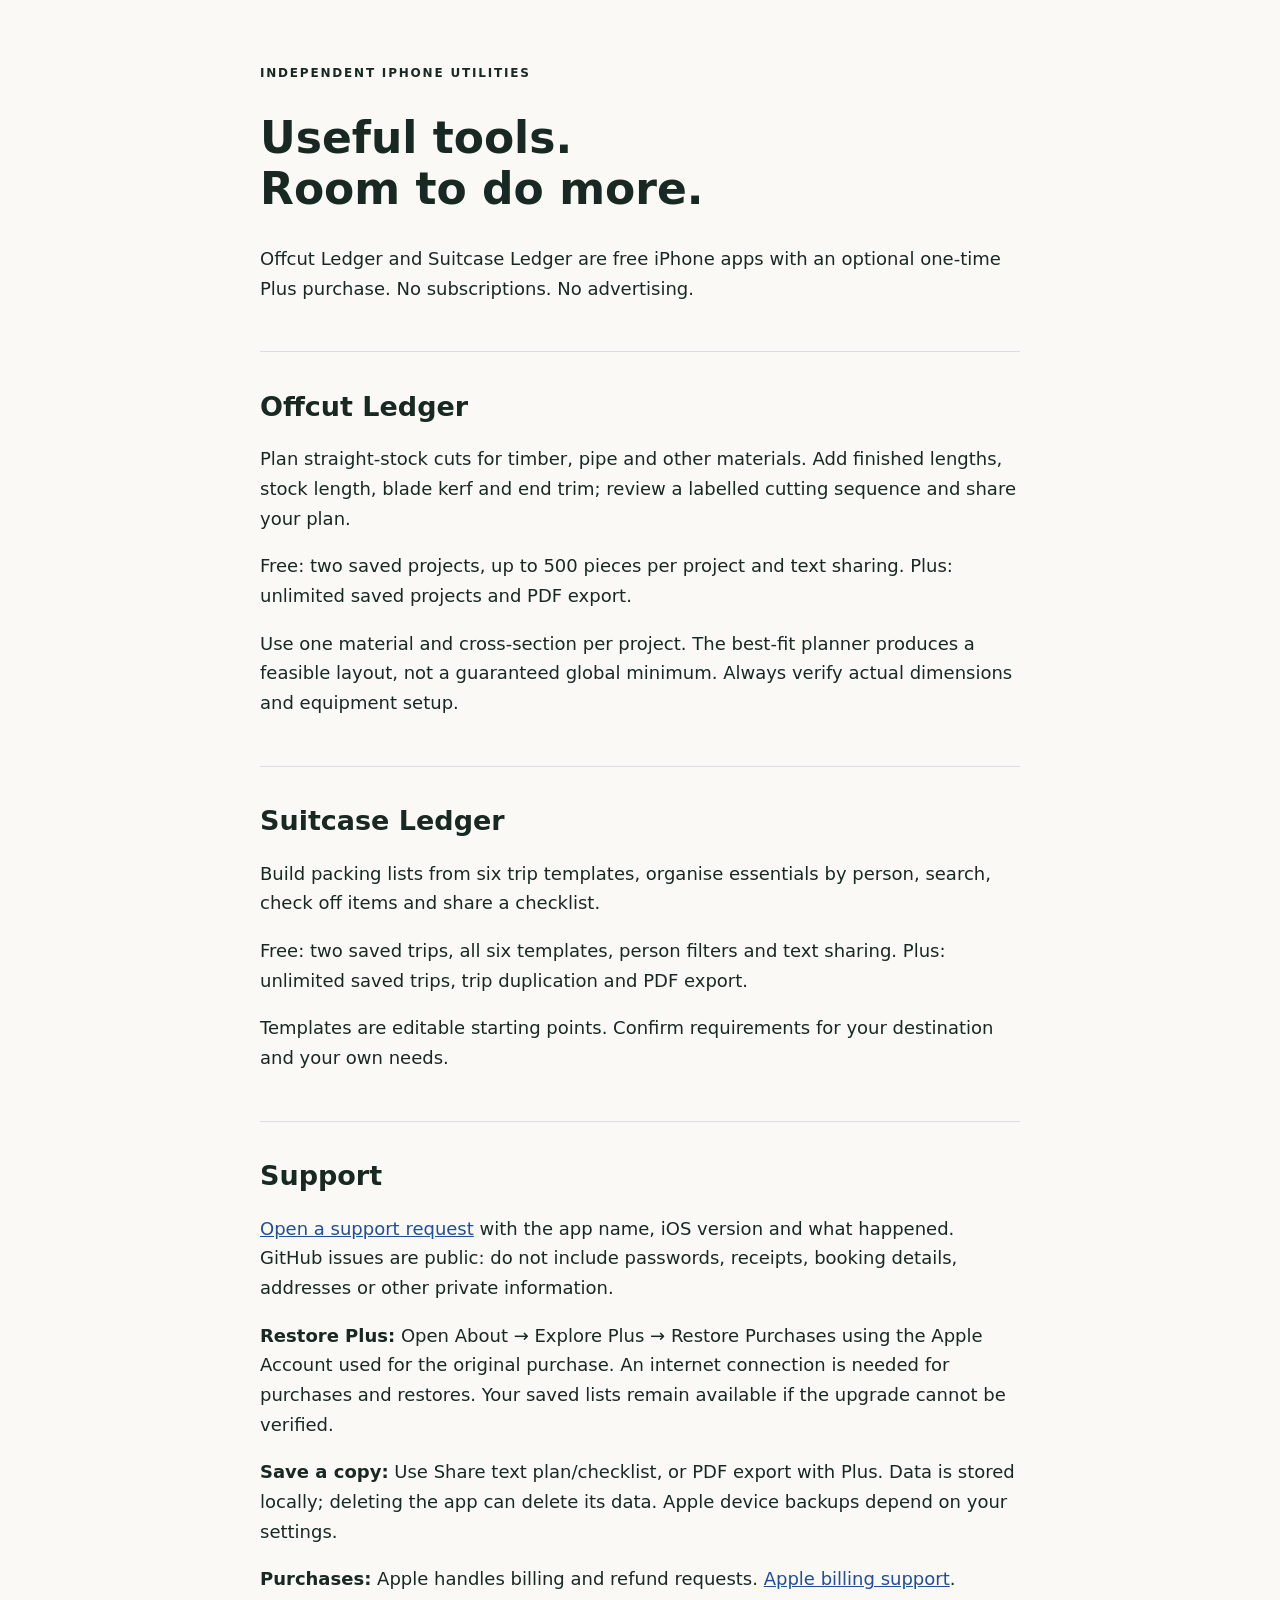
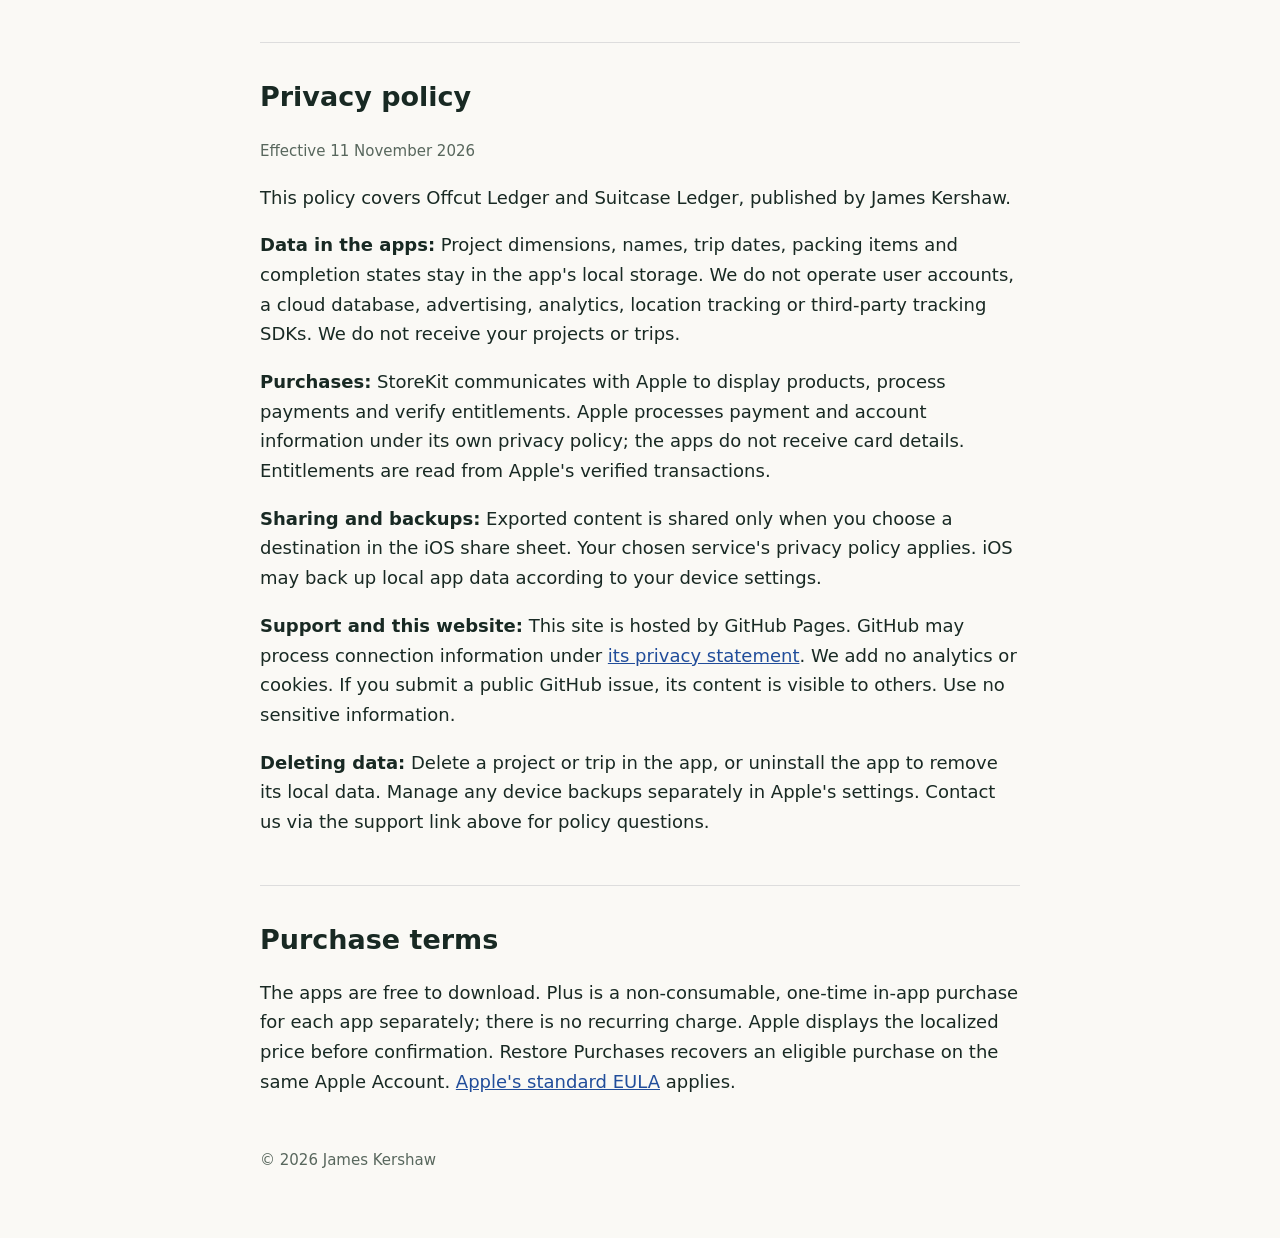
==== index.html @ 65fc7cf4 "Publish app support and privacy policies" ====
<!doctype html><html lang="en"><meta charset="utf-8"><meta name="viewport" content="width=device-width, initial-scale=1"><title>Ledger Apps — Support & Privacy</title><style>body{font:18px/1.65 system-ui,sans-serif;color:#182923;background:#faf9f5;max-width:760px;margin:64px auto;padding:0 24px}h1,h2{line-height:1.15}h1{font-size:44px}a{color:#214d9a}section{margin:48px 0;padding-top:16px;border-top:1px solid #ddd}small{color:#58675d}.tag{letter-spacing:.15em;font-size:12px;font-weight:700}</style><p class="tag">INDEPENDENT IPHONE UTILITIES</p><h1>Useful tools.<br>Room to do more.</h1><p>Offcut Ledger and Suitcase Ledger are free iPhone apps with an optional one-time Plus purchase. No subscriptions. No advertising.</p><section id="offcut"><h2>Offcut Ledger</h2><p>Plan straight-stock cuts for timber, pipe and other materials. Add finished lengths, stock length, blade kerf and end trim; review a labelled cutting sequence and share your plan.</p><p>Free: two saved projects, up to 500 pieces per project and text sharing. Plus: unlimited saved projects and PDF export.</p><p>Use one material and cross-section per project. The best-fit planner produces a feasible layout, not a guaranteed global minimum. Always verify actual dimensions and equipment setup.</p></section><section id="suitcase"><h2>Suitcase Ledger</h2><p>Build packing lists from six trip templates, organise essentials by person, search, check off items and share a checklist.</p><p>Free: two saved trips, all six templates, person filters and text sharing. Plus: unlimited saved trips, trip duplication and PDF export.</p><p>Templates are editable starting points. Confirm requirements for your destination and your own needs.</p></section><section id="support"><h2>Support</h2><p><a href="https://github.com/jk-207/ledger-app-support/issues/new">Open a support request</a> with the app name, iOS version and what happened. GitHub issues are public: do not include passwords, receipts, booking details, addresses or other private information.</p><p><strong>Restore Plus:</strong> Open About → Explore Plus → Restore Purchases using the Apple Account used for the original purchase. An internet connection is needed for purchases and restores. Your saved lists remain available if the upgrade cannot be verified.</p><p><strong>Save a copy:</strong> Use Share text plan/checklist, or PDF export with Plus. Data is stored locally; deleting the app can delete its data. Apple device backups depend on your settings.</p><p><strong>Purchases:</strong> Apple handles billing and refund requests. <a href="https://support.apple.com/billing">Apple billing support</a>.</p></section><section id="privacy"><h2>Privacy policy</h2><p><small>Effective 11 November 2026</small></p><p>This policy covers Offcut Ledger and Suitcase Ledger, published by James Kershaw.</p><p><strong>Data in the apps:</strong> Project dimensions, names, trip dates, packing items and completion states stay in the app's local storage. We do not operate user accounts, a cloud database, advertising, analytics, location tracking or third-party tracking SDKs. We do not receive your projects or trips.</p><p><strong>Purchases:</strong> StoreKit communicates with Apple to display products, process payments and verify entitlements. Apple processes payment and account information under its own privacy policy; the apps do not receive card details. Entitlements are read from Apple's verified transactions.</p><p><strong>Sharing and backups:</strong> Exported content is shared only when you choose a destination in the iOS share sheet. Your chosen service's privacy policy applies. iOS may back up local app data according to your device settings.</p><p><strong>Support and this website:</strong> This site is hosted by GitHub Pages. GitHub may process connection information under <a href="https://docs.github.com/en/site-policy/privacy-policies/github-general-privacy-statement">its privacy statement</a>. We add no analytics or cookies. If you submit a public GitHub issue, its content is visible to others. Use no sensitive information.</p><p><strong>Deleting data:</strong> Delete a project or trip in the app, or uninstall the app to remove its local data. Manage any device backups separately in Apple's settings. Contact us via the support link above for policy questions.</p></section><section><h2>Purchase terms</h2><p>The apps are free to download. Plus is a non-consumable, one-time in-app purchase for each app separately; there is no recurring charge. Apple displays the localized price before confirmation. Restore Purchases recovers an eligible purchase on the same Apple Account. <a href="https://www.apple.com/legal/internet-services/itunes/dev/stdeula/">Apple's standard EULA</a> applies.</p></section><small>© 2026 James Kershaw</small></html>
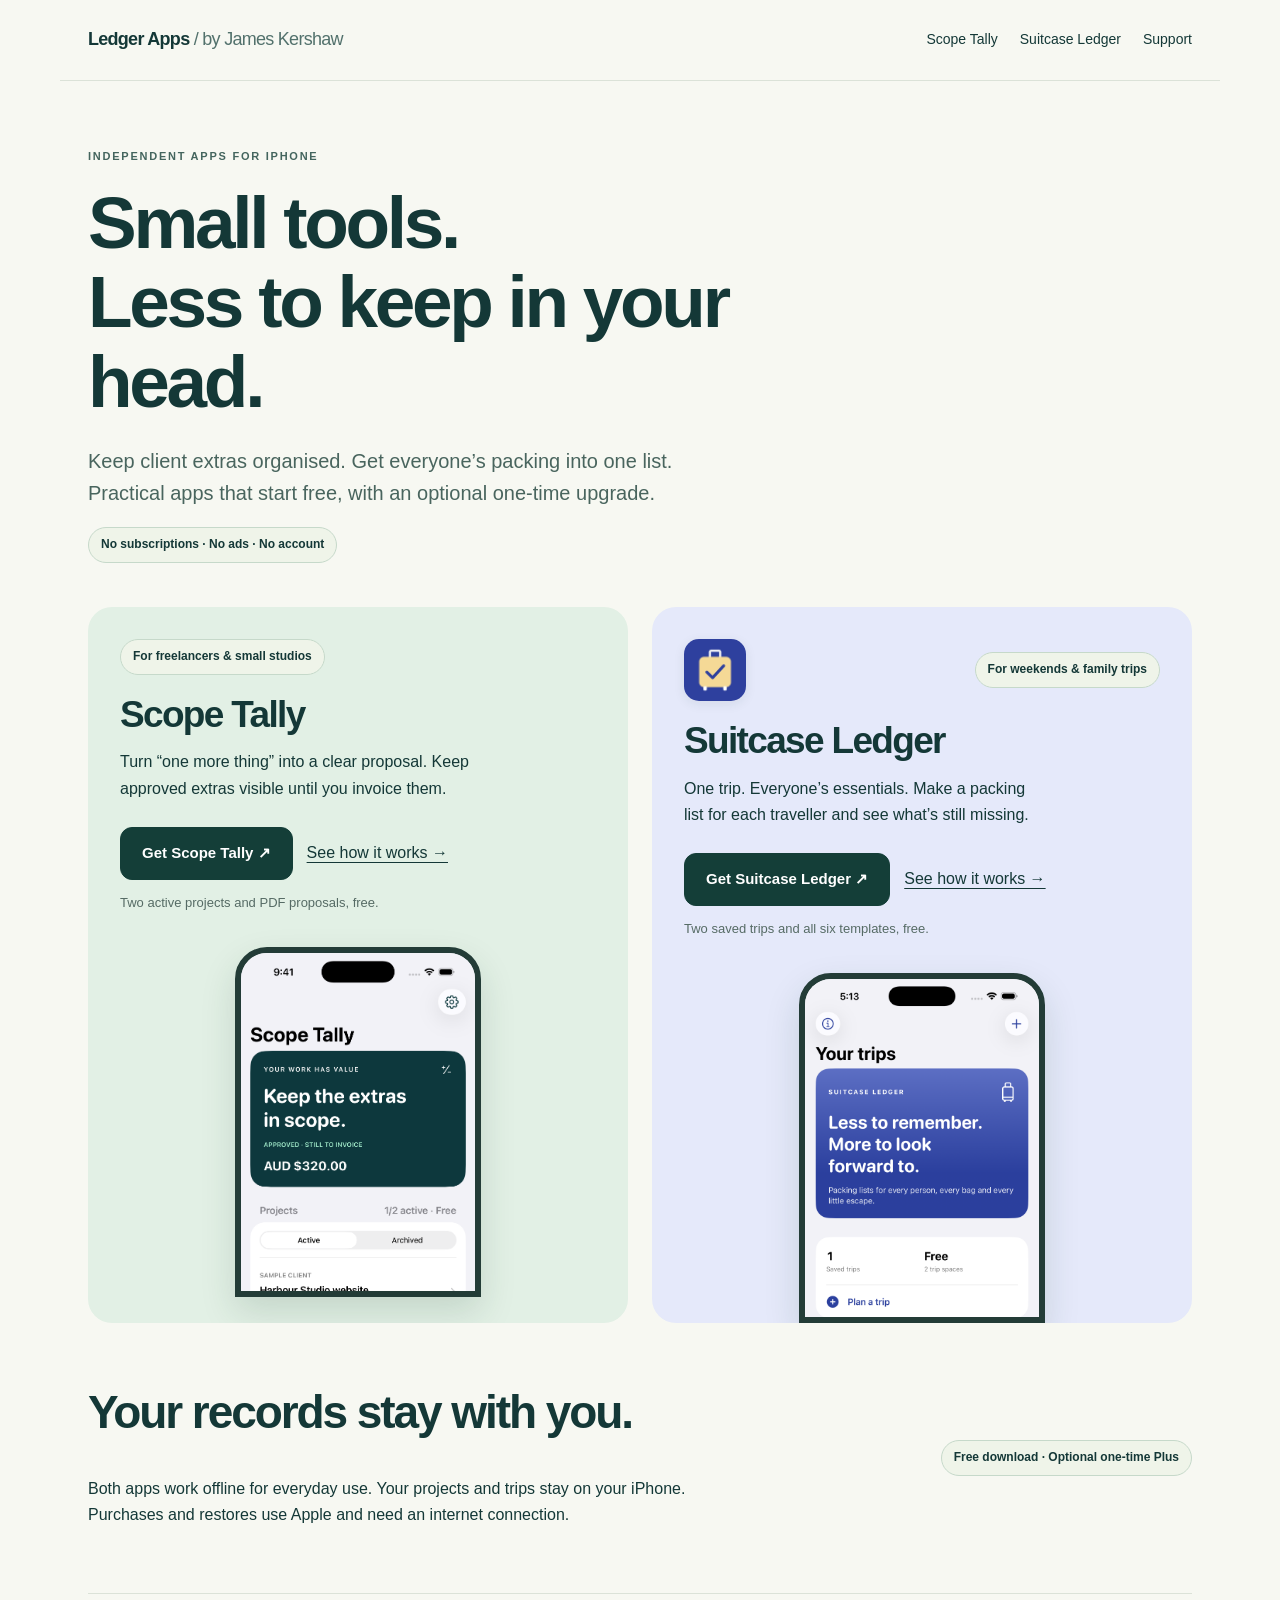
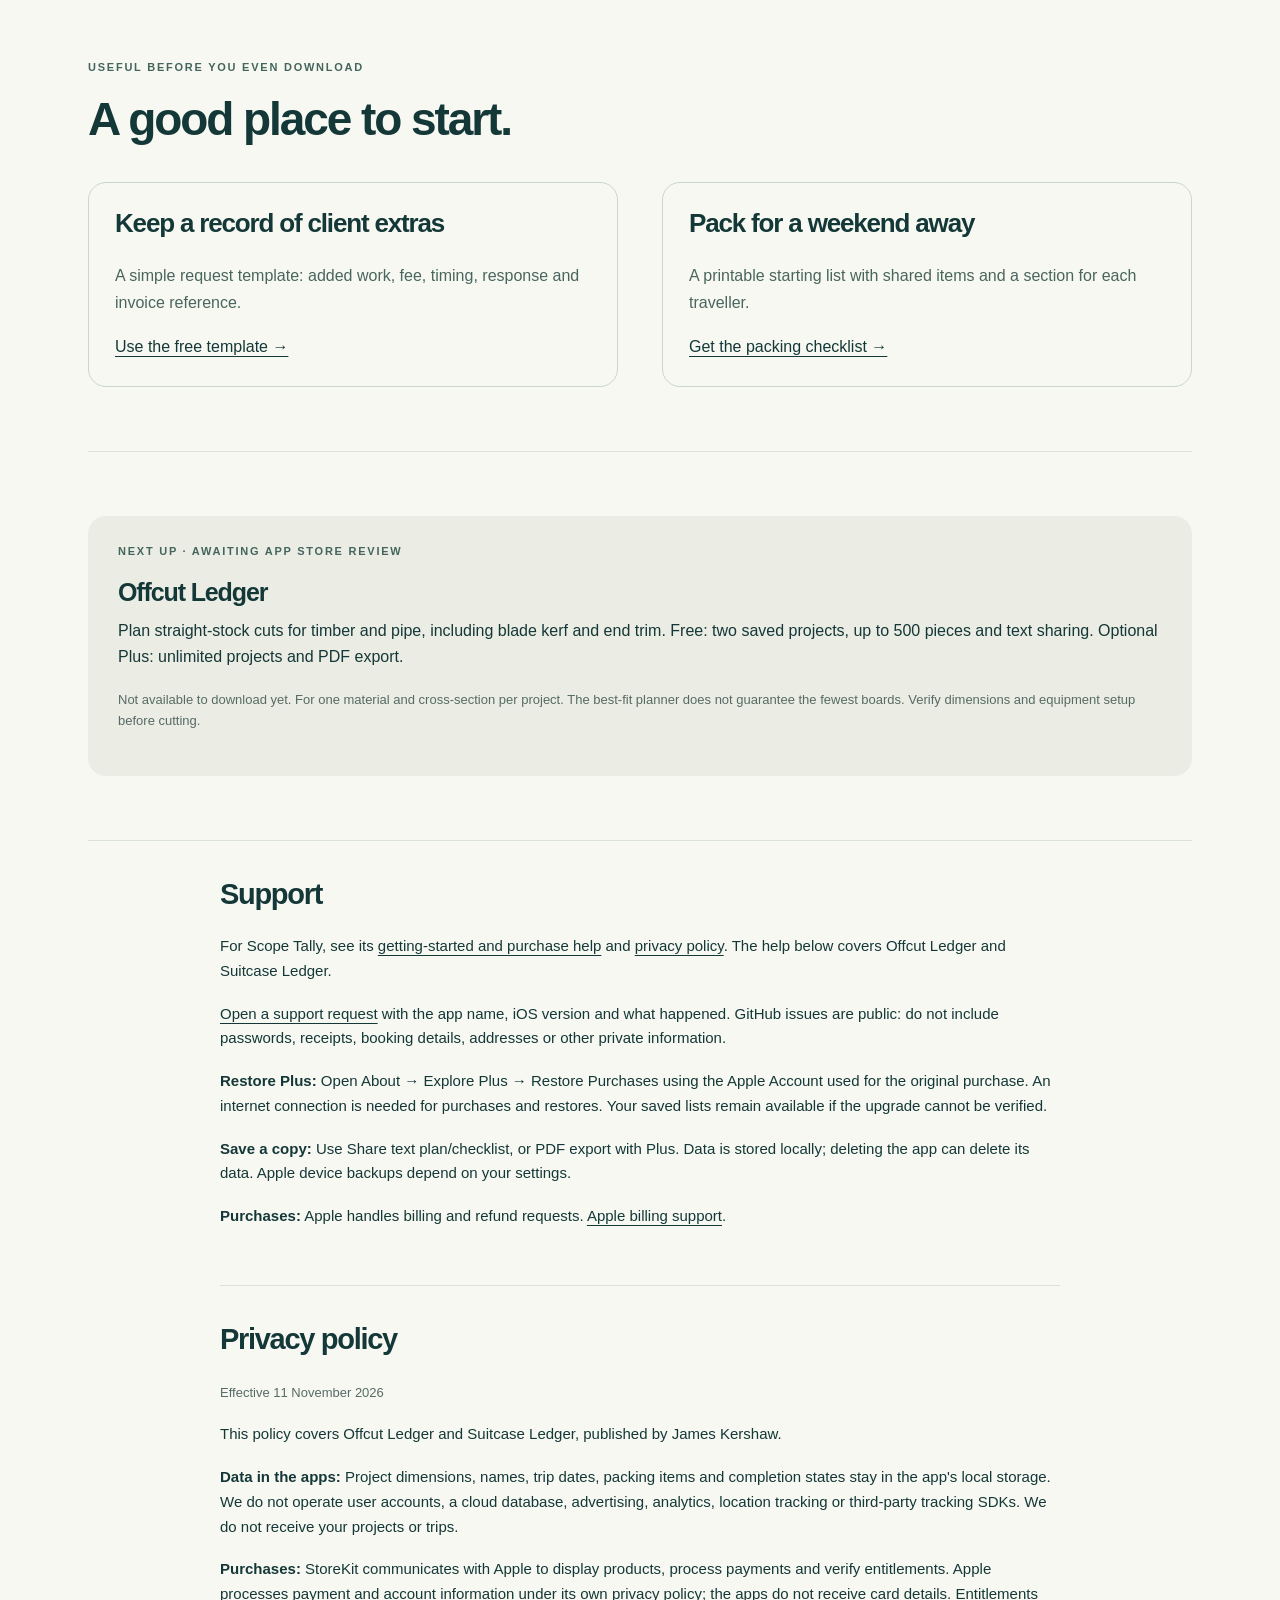
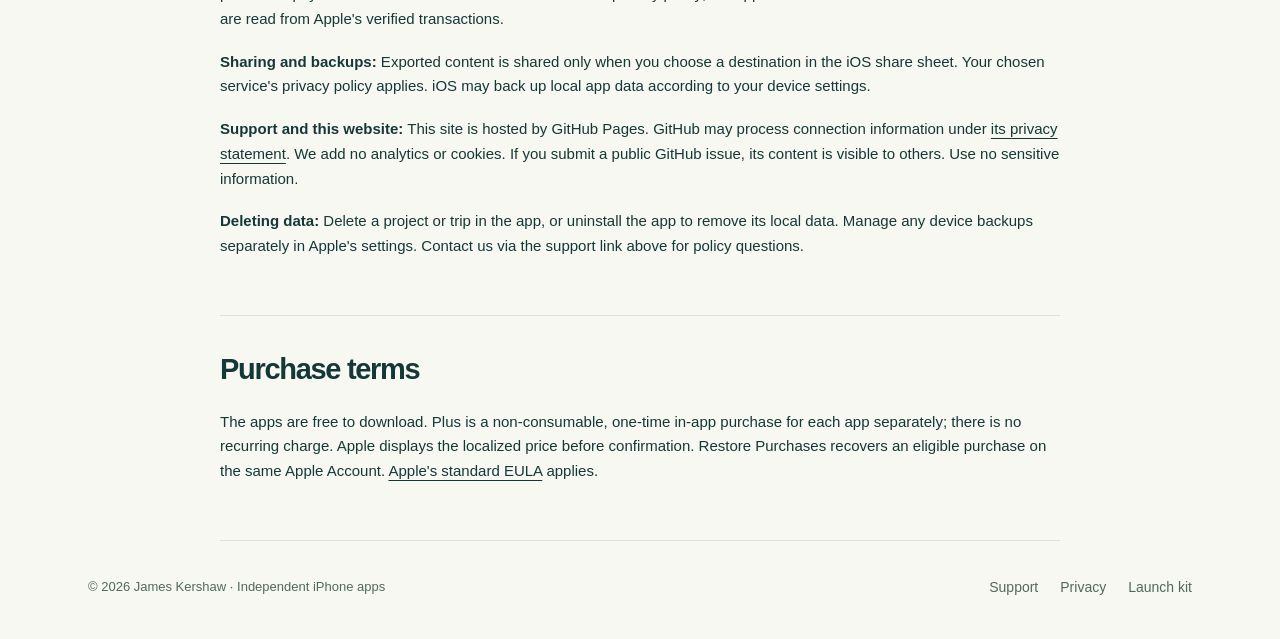
==== commit 49a88ea1: "Publish app download pages, free resources and launch assets" ====
--- a/index.html
+++ b/index.html
@@ -1 +1 @@
-<!doctype html><html lang="en"><meta charset="utf-8"><meta name="viewport" content="width=device-width, initial-scale=1"><title>Ledger Apps — Support & Privacy</title><style>body{font:18px/1.65 system-ui,sans-serif;color:#182923;background:#faf9f5;max-width:760px;margin:64px auto;padding:0 24px}h1,h2{line-height:1.15}h1{font-size:44px}a{color:#214d9a}section{margin:48px 0;padding-top:16px;border-top:1px solid #ddd}small{color:#58675d}.tag{letter-spacing:.15em;font-size:12px;font-weight:700}</style><p class="tag">INDEPENDENT IPHONE UTILITIES</p><h1>Useful tools.<br>Room to do more.</h1><p>Offcut Ledger and Suitcase Ledger are free iPhone apps with an optional one-time Plus purchase. No subscriptions. No advertising.</p><section id="offcut"><h2>Offcut Ledger</h2><p>Plan straight-stock cuts for timber, pipe and other materials. Add finished lengths, stock length, blade kerf and end trim; review a labelled cutting sequence and share your plan.</p><p>Free: two saved projects, up to 500 pieces per project and text sharing. Plus: unlimited saved projects and PDF export.</p><p>Use one material and cross-section per project. The best-fit planner produces a feasible layout, not a guaranteed global minimum. Always verify actual dimensions and equipment setup.</p></section><section id="suitcase"><h2>Suitcase Ledger</h2><p>Build packing lists from six trip templates, organise essentials by person, search, check off items and share a checklist.</p><p>Free: two saved trips, all six templates, person filters and text sharing. Plus: unlimited saved trips, trip duplication and PDF export.</p><p>Templates are editable starting points. Confirm requirements for your destination and your own needs.</p></section><section id="support"><h2>Support</h2><p><a href="https://github.com/jk-207/ledger-app-support/issues/new">Open a support request</a> with the app name, iOS version and what happened. GitHub issues are public: do not include passwords, receipts, booking details, addresses or other private information.</p><p><strong>Restore Plus:</strong> Open About → Explore Plus → Restore Purchases using the Apple Account used for the original purchase. An internet connection is needed for purchases and restores. Your saved lists remain available if the upgrade cannot be verified.</p><p><strong>Save a copy:</strong> Use Share text plan/checklist, or PDF export with Plus. Data is stored locally; deleting the app can delete its data. Apple device backups depend on your settings.</p><p><strong>Purchases:</strong> Apple handles billing and refund requests. <a href="https://support.apple.com/billing">Apple billing support</a>.</p></section><section id="privacy"><h2>Privacy policy</h2><p><small>Effective 11 November 2026</small></p><p>This policy covers Offcut Ledger and Suitcase Ledger, published by James Kershaw.</p><p><strong>Data in the apps:</strong> Project dimensions, names, trip dates, packing items and completion states stay in the app's local storage. We do not operate user accounts, a cloud database, advertising, analytics, location tracking or third-party tracking SDKs. We do not receive your projects or trips.</p><p><strong>Purchases:</strong> StoreKit communicates with Apple to display products, process payments and verify entitlements. Apple processes payment and account information under its own privacy policy; the apps do not receive card details. Entitlements are read from Apple's verified transactions.</p><p><strong>Sharing and backups:</strong> Exported content is shared only when you choose a destination in the iOS share sheet. Your chosen service's privacy policy applies. iOS may back up local app data according to your device settings.</p><p><strong>Support and this website:</strong> This site is hosted by GitHub Pages. GitHub may process connection information under <a href="https://docs.github.com/en/site-policy/privacy-policies/github-general-privacy-statement">its privacy statement</a>. We add no analytics or cookies. If you submit a public GitHub issue, its content is visible to others. Use no sensitive information.</p><p><strong>Deleting data:</strong> Delete a project or trip in the app, or uninstall the app to remove its local data. Manage any device backups separately in Apple's settings. Contact us via the support link above for policy questions.</p></section><section><h2>Purchase terms</h2><p>The apps are free to download. Plus is a non-consumable, one-time in-app purchase for each app separately; there is no recurring charge. Apple displays the localized price before confirmation. Restore Purchases recovers an eligible purchase on the same Apple Account. <a href="https://www.apple.com/legal/internet-services/itunes/dev/stdeula/">Apple's standard EULA</a> applies.</p></section><small>© 2026 James Kershaw</small></html>
+<!doctype html><html lang="en"><head><meta charset="utf-8"><meta name="viewport" content="width=device-width,initial-scale=1"><title>Free iPhone apps for client extras &amp; packing | Ledger Apps</title><meta name="description" content="Discover Scope Tally and Suitcase Ledger: practical, private iPhone apps. Free to download, with optional one-time Plus upgrades. No subscriptions or ads."><link rel="canonical" href="https://jk-207.github.io/ledger-app-support/"><link rel="stylesheet" href="assets/site.css"><meta name="theme-color" content="#143e38"><meta property="og:type" content="website"><meta property="og:title" content="Free iPhone apps for client extras &amp; packing | Ledger Apps"><meta property="og:description" content="Discover Scope Tally and Suitcase Ledger: practical, private iPhone apps. Free to download, with optional one-time Plus upgrades. No subscriptions or ads."><meta property="og:url" content="https://jk-207.github.io/ledger-app-support/"><meta property="og:image" content="https://jk-207.github.io/ledger-app-support/assets/scope-share.png"><meta name="twitter:card" content="summary_large_image"><script type="application/ld+json">{"@context": "https://schema.org", "@type": "WebPage", "name": "Free iPhone apps for client extras & packing | Ledger Apps", "description": "Discover Scope Tally and Suitcase Ledger: practical, private iPhone apps. Free to download, with optional one-time Plus upgrades. No subscriptions or ads.", "url": "https://jk-207.github.io/ledger-app-support/"}</script></head><body class=""><a class="skip" href="#main">Skip to content</a><header><a class="wordmark" href="./">Ledger Apps <span>/ by James Kershaw</span></a><nav aria-label="Main"><a href="scopetally/">Scope Tally</a><a href="suitcaseledger/">Suitcase Ledger</a><a href="#support">Support</a></nav></header><main id="main"><div class="intro"><p class="eyebrow">Independent apps for iPhone</p><h1>Small tools.<br>Less to keep in your head.</h1><p>Keep client extras organised. Get everyone’s packing into one list. Practical apps that start free, with an optional one-time upgrade.</p><span class="pill">No subscriptions · No ads · No account</span></div><div class="app-grid"><article class="app-card" id="scope"><div class="card-top"><span class="pill">For freelancers &amp; small studios</span></div><h2>Scope Tally</h2><p>Turn “one more thing” into a clear proposal. Keep approved extras visible until you invoice them.</p><div class="actions"><a class="button" href="https://apps.apple.com/app/scope-tally/id6833438240">Get Scope Tally <span aria-hidden="true">&nbsp;↗</span></a><a href="scopetally/">See how it works →</a></div><p class="fine">Two active projects and PDF proposals, free.</p><div class="card-visual"><img src="assets/scope-home.png" alt="Scope Tally showing approved extra work still to invoice in a sample project" width="1206" height="2622"></div></article><article class="app-card travel" id="suitcase"><div class="card-top"><img class="icon" src="assets/suitcase-icon.png" alt="" width="62" height="62"><span class="pill">For weekends &amp; family trips</span></div><h2>Suitcase Ledger</h2><p>One trip. Everyone’s essentials. Make a packing list for each traveller and see what’s still missing.</p><div class="actions"><a class="button" href="https://apps.apple.com/app/suitcase-ledger/id6833095591">Get Suitcase Ledger <span aria-hidden="true">&nbsp;↗</span></a><a href="suitcaseledger/">See how it works →</a></div><p class="fine">Two saved trips and all six templates, free.</p><div class="card-visual"><img src="assets/suitcase-home.png" alt="Suitcase Ledger showing a sample weekend trip and packing progress" width="1320" height="2868"></div></article></div><section><div class="utility-line"><div><h2>Your records stay with you.</h2><p>Both apps work offline for everyday use. Your projects and trips stay on your iPhone. Purchases and restores use Apple and need an internet connection.</p></div><span class="pill">Free download · Optional one-time Plus</span></div></section><section><p class="eyebrow">Useful before you even download</p><h2>A good place to start.</h2><div class="two-col"><article class="resource"><h3>Keep a record of client extras</h3><p>A simple request template: added work, fee, timing, response and invoice reference.</p><a href="guides/client-extras/">Use the free template →</a></article><article class="resource"><h3>Pack for a weekend away</h3><p>A printable starting list with shared items and a section for each traveller.</p><a href="guides/weekend-packing/">Get the packing checklist →</a></article></div></section><section id="offcut"><div class="upcoming"><p class="eyebrow">Next up · Awaiting App Store review</p><h3>Offcut Ledger</h3><p>Plan straight-stock cuts for timber and pipe, including blade kerf and end trim. Free: two saved projects, up to 500 pieces and text sharing. Optional Plus: unlimited projects and PDF export.</p><p class="fine">Not available to download yet. For one material and cross-section per project. The best-fit planner does not guarantee the fewest boards. Verify dimensions and equipment setup before cutting.</p></div></section><div class="policies"><section id="support"><h2>Support</h2><p>For Scope Tally, see its <a href="scopetally/#support">getting-started and purchase help</a> and <a href="scopetally/#privacy">privacy policy</a>. The help below covers Offcut Ledger and Suitcase Ledger.</p><p><a href="https://github.com/jk-207/ledger-app-support/issues/new">Open a support request</a> with the app name, iOS version and what happened. GitHub issues are public: do not include passwords, receipts, booking details, addresses or other private information.</p><p><strong>Restore Plus:</strong> Open About → Explore Plus → Restore Purchases using the Apple Account used for the original purchase. An internet connection is needed for purchases and restores. Your saved lists remain available if the upgrade cannot be verified.</p><p><strong>Save a copy:</strong> Use Share text plan/checklist, or PDF export with Plus. Data is stored locally; deleting the app can delete its data. Apple device backups depend on your settings.</p><p><strong>Purchases:</strong> Apple handles billing and refund requests. <a href="https://support.apple.com/billing">Apple billing support</a>.</p></section><section id="privacy"><h2>Privacy policy</h2><p><small>Effective 11 November 2026</small></p><p>This policy covers Offcut Ledger and Suitcase Ledger, published by James Kershaw.</p><p><strong>Data in the apps:</strong> Project dimensions, names, trip dates, packing items and completion states stay in the app's local storage. We do not operate user accounts, a cloud database, advertising, analytics, location tracking or third-party tracking SDKs. We do not receive your projects or trips.</p><p><strong>Purchases:</strong> StoreKit communicates with Apple to display products, process payments and verify entitlements. Apple processes payment and account information under its own privacy policy; the apps do not receive card details. Entitlements are read from Apple's verified transactions.</p><p><strong>Sharing and backups:</strong> Exported content is shared only when you choose a destination in the iOS share sheet. Your chosen service's privacy policy applies. iOS may back up local app data according to your device settings.</p><p><strong>Support and this website:</strong> This site is hosted by GitHub Pages. GitHub may process connection information under <a href="https://docs.github.com/en/site-policy/privacy-policies/github-general-privacy-statement">its privacy statement</a>. We add no analytics or cookies. If you submit a public GitHub issue, its content is visible to others. Use no sensitive information.</p><p><strong>Deleting data:</strong> Delete a project or trip in the app, or uninstall the app to remove its local data. Manage any device backups separately in Apple's settings. Contact us via the support link above for policy questions.</p></section><section><h2>Purchase terms</h2><p>The apps are free to download. Plus is a non-consumable, one-time in-app purchase for each app separately; there is no recurring charge. Apple displays the localized price before confirmation. Restore Purchases recovers an eligible purchase on the same Apple Account. <a href="https://www.apple.com/legal/internet-services/itunes/dev/stdeula/">Apple's standard EULA</a> applies.</p></section></div></main><footer><span>© 2026 James Kershaw · Independent iPhone apps</span><nav aria-label="Footer"><a href="#support">Support</a><a href="#privacy">Privacy</a><a href="share/">Launch kit</a></nav></footer></body></html>
--- a/assets/site.css
+++ b/assets/site.css
@@ -0,0 +1 @@
+*{box-sizing:border-box}html{scroll-behavior:smooth}body{margin:0;color:#143837;background:#f7f8f2;font-family:-apple-system,BlinkMacSystemFont,"Segoe UI",sans-serif;line-height:1.65}a{color:inherit;text-underline-offset:4px}a:hover{color:#326e69}a:focus-visible,button:focus-visible,summary:focus-visible{outline:3px solid #c35721;outline-offset:5px}img{max-width:100%;height:auto;display:block}h1,h2,h3,p{margin-top:0}h1,h2,h3{line-height:1.09;letter-spacing:-.045em}h1{font-size:clamp(42px,5.7vw,78px);font-weight:750;margin-bottom:24px}h2{font-size:clamp(30px,3.6vw,46px)}h3{font-size:25px}p{margin-bottom:18px}header,main,footer{max-width:1160px;margin:auto;padding:0 28px}header{display:flex;justify-content:space-between;align-items:center;gap:24px;padding-top:25px;padding-bottom:25px;border-bottom:1px solid #dbe2d8}.wordmark{font-size:18px;letter-spacing:-.04em;font-weight:750;text-decoration:none}.wordmark span{color:#52716c;font-weight:450}nav{display:flex;gap:22px;flex-wrap:wrap;font-size:14px}nav a{text-decoration:none}section{padding:64px 0;border-bottom:1px solid #dbe2d8}.eyebrow{text-transform:uppercase;font-size:11px;font-weight:800;letter-spacing:.16em;color:#44655e;margin-bottom:18px}.intro{max-width:780px;padding:66px 0 44px}.intro p:not(.eyebrow),.lead{font-size:20px;line-height:1.6;color:#49655e;max-width:630px}.pill{display:inline-flex;align-items:center;font-size:12px;font-weight:650;padding:7px 12px;border:1px solid #c6d9ca;border-radius:100px;background:#eff4e9}.button{display:inline-flex;justify-content:center;align-items:center;min-height:50px;padding:13px 21px;background:#143e38;border:1px solid #143e38;color:#fff;border-radius:12px;font-size:15px;font-weight:700;text-decoration:none}.button:hover{background:#24564c;color:white}.button.secondary{background:transparent;color:#143e38}.actions{display:flex;gap:14px;flex-wrap:wrap;align-items:center;margin:25px 0 12px}.fine,small{font-size:13px;line-height:1.65;color:#566b65}.app-grid{display:grid;grid-template-columns:1fr 1fr;gap:24px}.app-card{border-radius:24px;padding:32px;background:#e2f0e5;overflow:hidden;position:relative;min-width:0}.app-card.travel{background:#e5e9fa}.app-card h2{font-size:37px;margin:20px 0 14px}.icon{width:62px;height:62px;border-radius:15px;box-shadow:0 3px 12px #18382d15}.app-card p{max-width:360px}.app-card .card-top{display:flex;justify-content:space-between;align-items:center;gap:12px}.card-visual{margin:34px auto -100px;width:246px;height:350px;overflow:hidden;border:6px solid #233c37;border-radius:32px 32px 0 0;box-shadow:0 15px 35px #173c2825;background:#eef0f3}.card-visual img{width:100%}.app-card{padding-bottom:100px}.utility-line{display:flex;gap:24px;justify-content:space-between;align-items:center}.utility-line p{max-width:660px;margin-bottom:0}.upcoming{background:#ebece4;padding:26px 30px;border-radius:18px}.upcoming h3{margin-bottom:12px}.two-col{display:grid;grid-template-columns:1fr 1fr;gap:44px}.resource{padding:26px;border:1px solid #cbd6cb;border-radius:18px}.resource h3{font-size:26px}.resource p{color:#49655e}.hero{display:grid;grid-template-columns:1.05fr .95fr;gap:40px;align-items:center;padding:58px 0 60px;min-height:740px}.hero-visual{position:relative;display:flex;justify-content:center;align-items:center;gap:18px;background:#e1efdf;min-height:600px;border-radius:32px;padding:32px 20px;overflow:hidden}.travel-page{--accent:#e7eafa}.travel-page .hero-visual{background:var(--accent)}.phone{width:200px;flex-shrink:0;border:6px solid #263832;border-radius:30px;overflow:hidden;box-shadow:0 16px 28px #233a2b24;background:#f2f3f7}.phone:nth-child(2){transform:translateY(28px);width:184px}.phone img{width:100%}.hero-visual .visual-caption{position:absolute;bottom:13px;text-align:center;left:10px;right:10px;font-size:11px;color:#52665e}.identity{display:flex;align-items:center;gap:13px;margin-bottom:25px}.identity .icon{width:45px;height:45px;border-radius:11px}.identity strong{font-size:18px}.checks{list-style:none;padding:0;margin:25px 0}.checks li{padding:8px 0;border-bottom:1px solid #d4dfd5}.checks li:before{content:'✓';font-weight:700;color:#297356;margin-right:12px}.steps{display:grid;grid-template-columns:repeat(3,1fr);gap:25px}.step{padding-top:24px;border-top:2px solid #c4d3c5}.step .number{font-size:13px;font-weight:700;display:block;margin-bottom:20px;color:#526c60}.step h3{font-size:26px}.step p{color:#49655e}.pricing{display:grid;grid-template-columns:1fr 1fr;gap:24px}.price-card{border:1px solid #c5d3c8;border-radius:20px;padding:30px}.price-card.featured{background:#e5efdf;border-color:#b8cdb7}.price-card h3{margin:14px 0;font-size:29px}.price-card ul{padding-left:20px}.price-label{font-size:12px;text-transform:uppercase;font-weight:750;letter-spacing:.12em}.faq{max-width:830px}details{border-bottom:1px solid #cdd9ce;padding:18px 0}summary{cursor:pointer;font-weight:700}details p{margin:15px 0 0;color:#49655e}.policies{max-width:840px;margin:auto}.policies section{padding:38px 0}.policies h2{font-size:29px}.policies p,.policies li{font-size:15px}.policy-toggle{margin-top:44px;border:1px solid #cdd9ce;border-radius:16px;padding:20px 24px}.policy-toggle summary{font-size:18px}.policy-toggle:has(:target){border-color:#3e7262}.final-cta{padding:38px;border-radius:24px;background:#163f37;color:#f7f8f2;display:flex;align-items:center;justify-content:space-between;gap:25px}.final-cta h2{font-size:35px;max-width:600px;margin:0}.final-cta .button{background:#e3f0de;color:#163f37;flex-shrink:0}.prose{max-width:790px;margin:auto;padding-top:56px}.prose h1{font-size:clamp(37px,5vw,62px)}.prose h2{font-size:31px;margin-top:40px}.prose li{padding:6px 0}.template{background:white;border:1px solid #cbd6cb;padding:26px;border-radius:16px}.template p{overflow-wrap:anywhere;border-bottom:1px solid #dae1d8;padding:10px 0 15px}.template p:last-child{border:0}.download{display:block;margin:20px 0;font-weight:700}footer{display:flex;justify-content:space-between;gap:25px;flex-wrap:wrap;padding-top:35px;padding-bottom:40px;font-size:13px;color:#52685f}.skip{position:absolute;left:12px;top:-100px;background:white;padding:10px;z-index:10}.skip:focus{top:10px}@media(max-width:900px){.hero{gap:25px}.hero-visual{min-height:530px;padding:35px 16px}.phone{width:178px}.phone:nth-child(2){display:none}.hero h1{font-size:53px}.steps{gap:18px}.utility-line{display:block}.utility-line .pill{margin-top:18px}}@media(max-width:640px){header,main,footer{padding-left:20px;padding-right:20px}header{gap:12px;align-items:flex-start}header nav{gap:10px 16px;max-width:165px;justify-content:flex-end;font-size:12px}.wordmark{font-size:16px;white-space:nowrap}.wordmark span{display:none}.intro{padding:45px 0 30px}h1{font-size:46px}.intro p:not(.eyebrow),.lead{font-size:18px}.app-grid,.two-col,.hero,.pricing,.steps{grid-template-columns:1fr}.app-card{padding:26px 25px 100px}.app-card h2{font-size:34px}.hero{padding:35px 0 45px;gap:32px;min-height:0}.hero h1{font-size:46px}.hero-visual{min-height:520px;max-height:640px}.phone{width:210px}.identity{margin-bottom:20px}section{padding:40px 0}.two-col{gap:20px}.final-cta{display:block;padding:28px}.final-cta h2{font-size:30px;margin-bottom:22px}.actions .button{font-size:14px}.app-card .actions{gap:10px}.prose{padding-top:35px}.policies section{padding:25px 0}footer{padding-top:25px}.upcoming{padding:23px}}@media(prefers-reduced-motion:reduce){html{scroll-behavior:auto}}@media print{header,footer,.actions,.button,.final-cta,.hero-visual{display:none}body{background:white;color:black}main{max-width:none}.prose{padding:0}.template{border:1px solid #aaa}section{padding:15px 0}.resource{break-inside:avoid}a{color:black}}
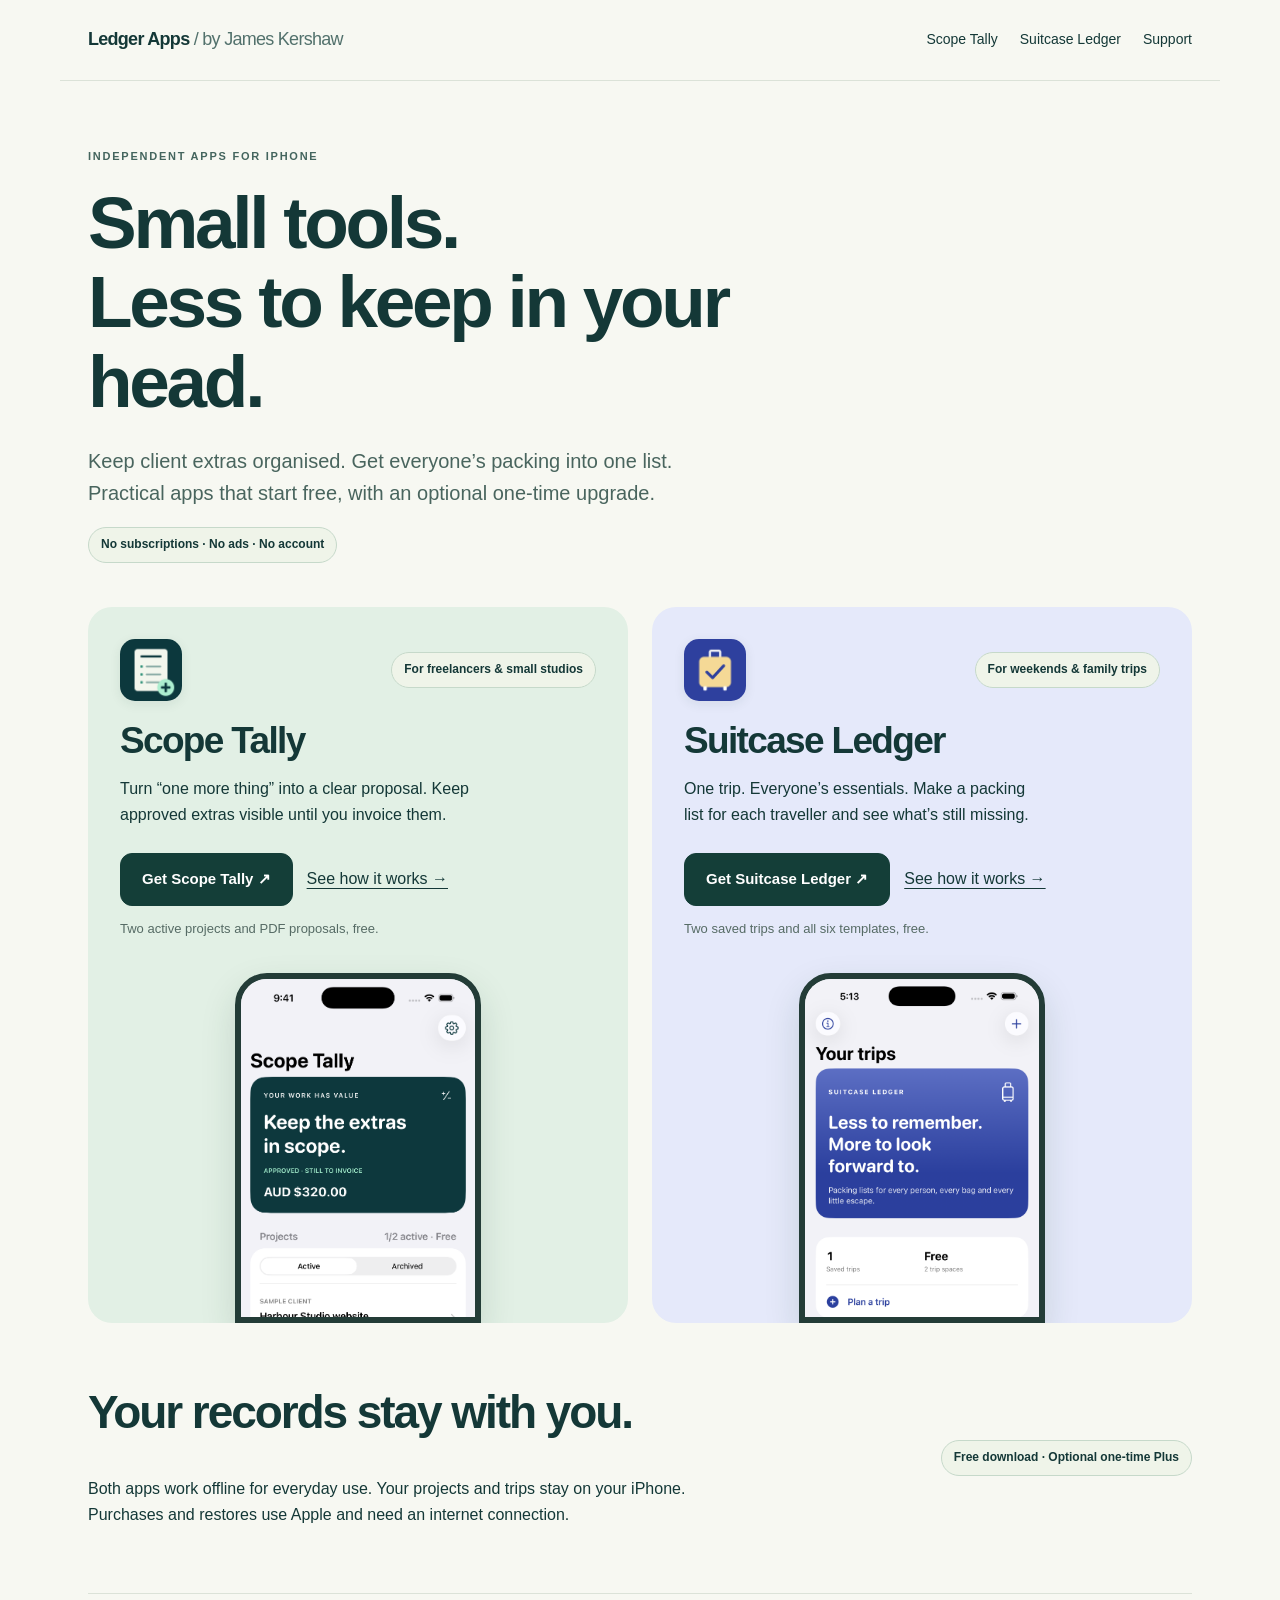
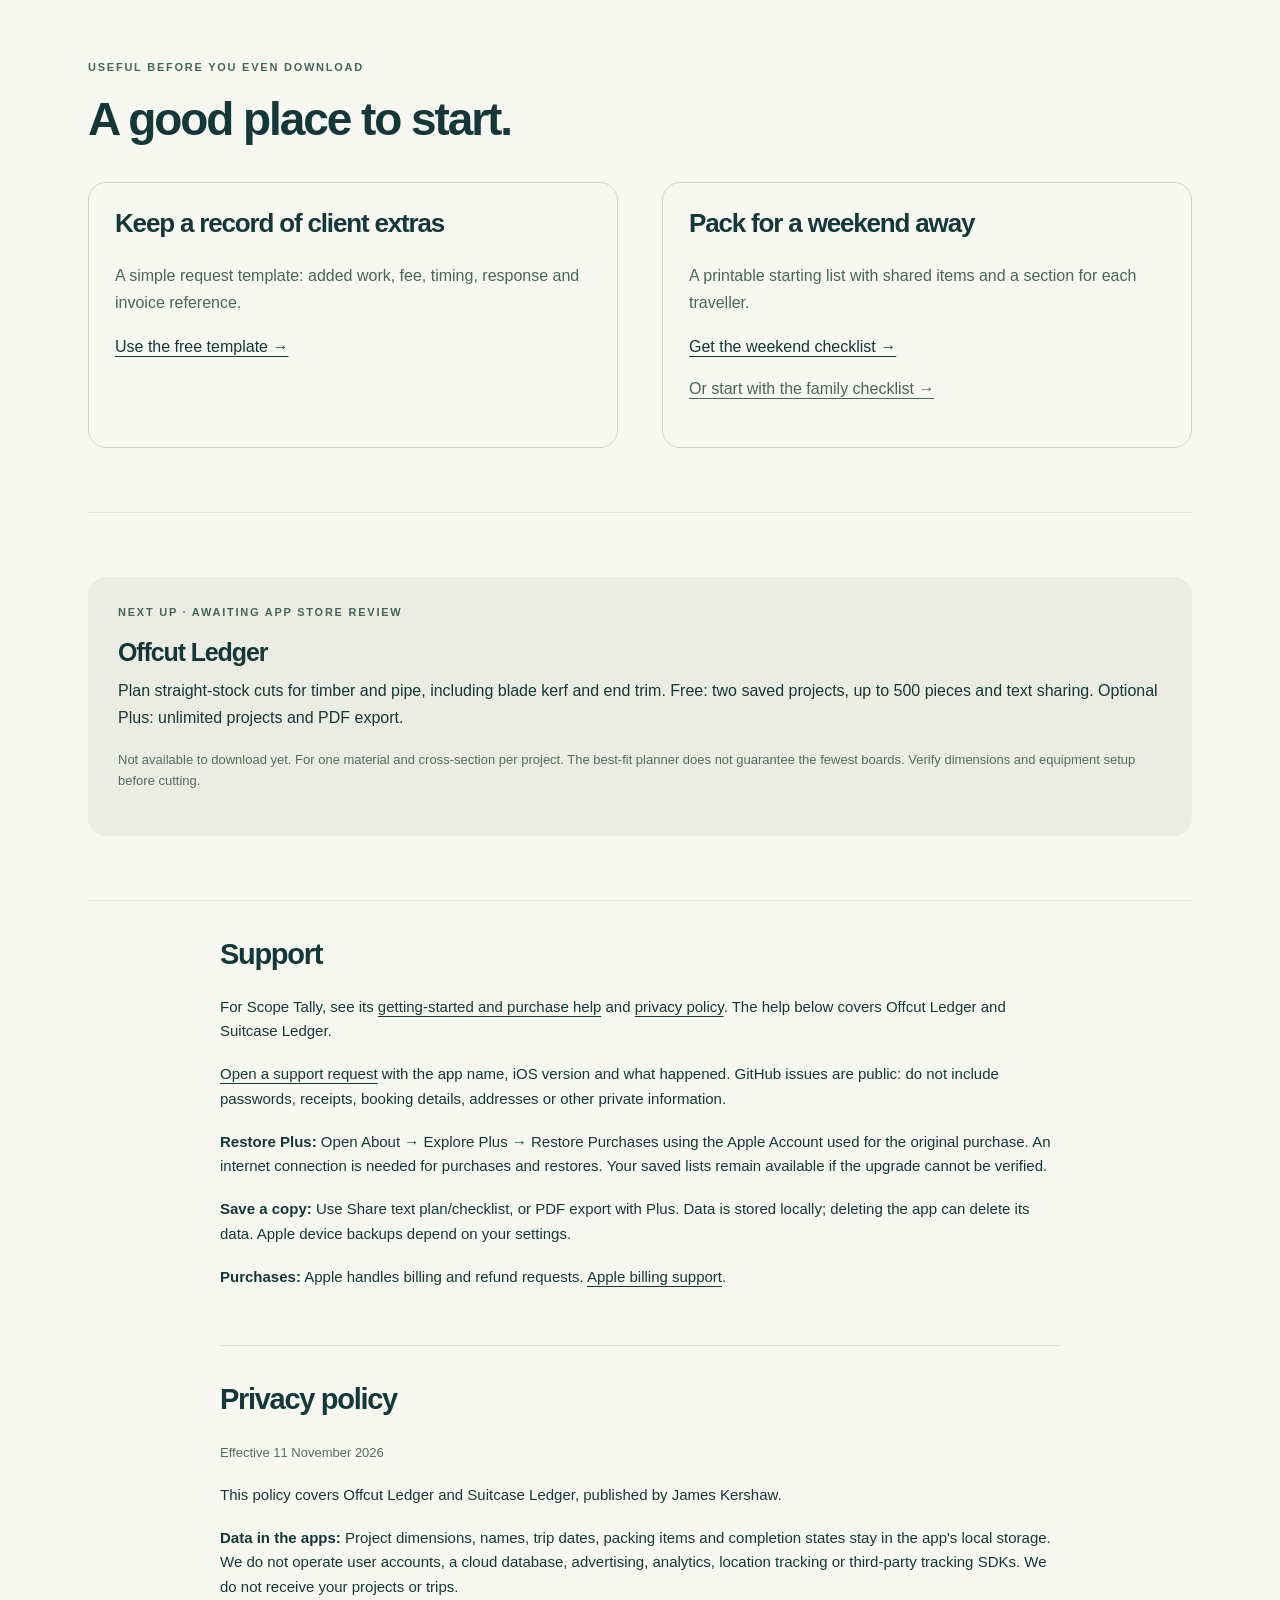
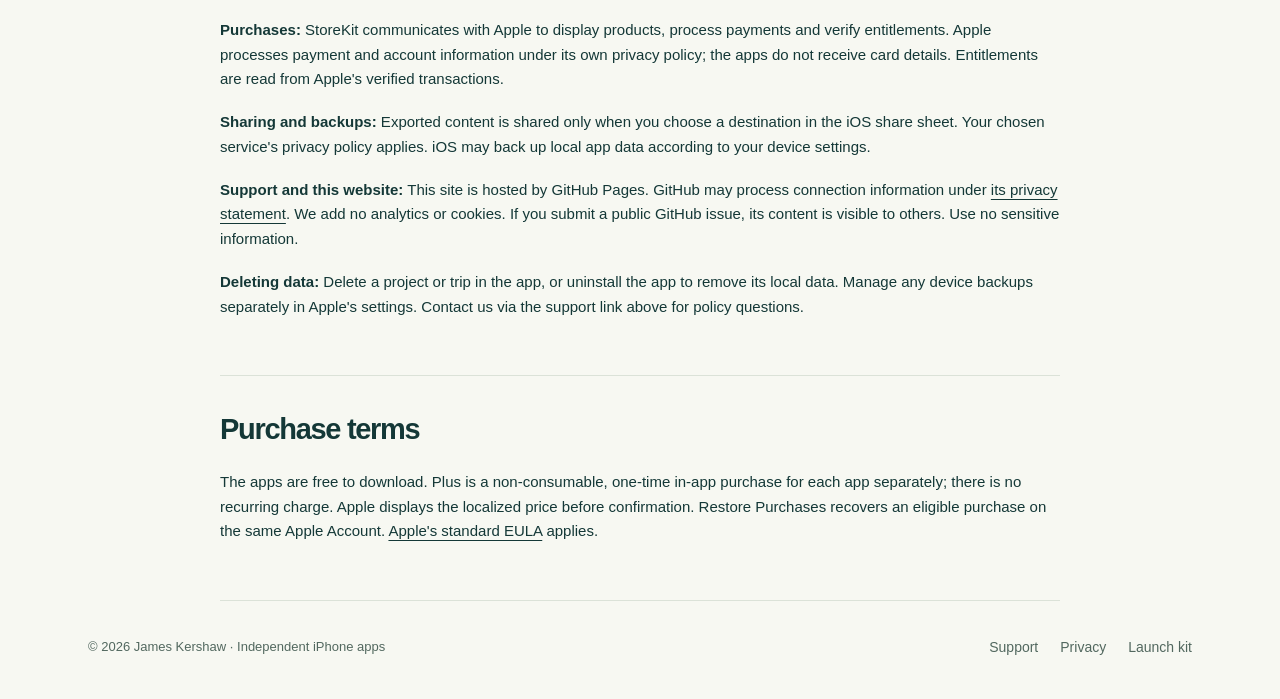
==== commit ddb3ef07: "Restore Scope Tally branding and publish free family packing checklist" ====
--- a/index.html
+++ b/index.html
@@ -1 +1 @@
-<!doctype html><html lang="en"><head><meta charset="utf-8"><meta name="viewport" content="width=device-width,initial-scale=1"><title>Free iPhone apps for client extras &amp; packing | Ledger Apps</title><meta name="description" content="Discover Scope Tally and Suitcase Ledger: practical, private iPhone apps. Free to download, with optional one-time Plus upgrades. No subscriptions or ads."><link rel="canonical" href="https://jk-207.github.io/ledger-app-support/"><link rel="stylesheet" href="assets/site.css"><meta name="theme-color" content="#143e38"><meta property="og:type" content="website"><meta property="og:title" content="Free iPhone apps for client extras &amp; packing | Ledger Apps"><meta property="og:description" content="Discover Scope Tally and Suitcase Ledger: practical, private iPhone apps. Free to download, with optional one-time Plus upgrades. No subscriptions or ads."><meta property="og:url" content="https://jk-207.github.io/ledger-app-support/"><meta property="og:image" content="https://jk-207.github.io/ledger-app-support/assets/scope-share.png"><meta name="twitter:card" content="summary_large_image"><script type="application/ld+json">{"@context": "https://schema.org", "@type": "WebPage", "name": "Free iPhone apps for client extras & packing | Ledger Apps", "description": "Discover Scope Tally and Suitcase Ledger: practical, private iPhone apps. Free to download, with optional one-time Plus upgrades. No subscriptions or ads.", "url": "https://jk-207.github.io/ledger-app-support/"}</script></head><body class=""><a class="skip" href="#main">Skip to content</a><header><a class="wordmark" href="./">Ledger Apps <span>/ by James Kershaw</span></a><nav aria-label="Main"><a href="scopetally/">Scope Tally</a><a href="suitcaseledger/">Suitcase Ledger</a><a href="#support">Support</a></nav></header><main id="main"><div class="intro"><p class="eyebrow">Independent apps for iPhone</p><h1>Small tools.<br>Less to keep in your head.</h1><p>Keep client extras organised. Get everyone’s packing into one list. Practical apps that start free, with an optional one-time upgrade.</p><span class="pill">No subscriptions · No ads · No account</span></div><div class="app-grid"><article class="app-card" id="scope"><div class="card-top"><span class="pill">For freelancers &amp; small studios</span></div><h2>Scope Tally</h2><p>Turn “one more thing” into a clear proposal. Keep approved extras visible until you invoice them.</p><div class="actions"><a class="button" href="https://apps.apple.com/app/scope-tally/id6833438240">Get Scope Tally <span aria-hidden="true">&nbsp;↗</span></a><a href="scopetally/">See how it works →</a></div><p class="fine">Two active projects and PDF proposals, free.</p><div class="card-visual"><img src="assets/scope-home.png" alt="Scope Tally showing approved extra work still to invoice in a sample project" width="1206" height="2622"></div></article><article class="app-card travel" id="suitcase"><div class="card-top"><img class="icon" src="assets/suitcase-icon.png" alt="" width="62" height="62"><span class="pill">For weekends &amp; family trips</span></div><h2>Suitcase Ledger</h2><p>One trip. Everyone’s essentials. Make a packing list for each traveller and see what’s still missing.</p><div class="actions"><a class="button" href="https://apps.apple.com/app/suitcase-ledger/id6833095591">Get Suitcase Ledger <span aria-hidden="true">&nbsp;↗</span></a><a href="suitcaseledger/">See how it works →</a></div><p class="fine">Two saved trips and all six templates, free.</p><div class="card-visual"><img src="assets/suitcase-home.png" alt="Suitcase Ledger showing a sample weekend trip and packing progress" width="1320" height="2868"></div></article></div><section><div class="utility-line"><div><h2>Your records stay with you.</h2><p>Both apps work offline for everyday use. Your projects and trips stay on your iPhone. Purchases and restores use Apple and need an internet connection.</p></div><span class="pill">Free download · Optional one-time Plus</span></div></section><section><p class="eyebrow">Useful before you even download</p><h2>A good place to start.</h2><div class="two-col"><article class="resource"><h3>Keep a record of client extras</h3><p>A simple request template: added work, fee, timing, response and invoice reference.</p><a href="guides/client-extras/">Use the free template →</a></article><article class="resource"><h3>Pack for a weekend away</h3><p>A printable starting list with shared items and a section for each traveller.</p><a href="guides/weekend-packing/">Get the packing checklist →</a></article></div></section><section id="offcut"><div class="upcoming"><p class="eyebrow">Next up · Awaiting App Store review</p><h3>Offcut Ledger</h3><p>Plan straight-stock cuts for timber and pipe, including blade kerf and end trim. Free: two saved projects, up to 500 pieces and text sharing. Optional Plus: unlimited projects and PDF export.</p><p class="fine">Not available to download yet. For one material and cross-section per project. The best-fit planner does not guarantee the fewest boards. Verify dimensions and equipment setup before cutting.</p></div></section><div class="policies"><section id="support"><h2>Support</h2><p>For Scope Tally, see its <a href="scopetally/#support">getting-started and purchase help</a> and <a href="scopetally/#privacy">privacy policy</a>. The help below covers Offcut Ledger and Suitcase Ledger.</p><p><a href="https://github.com/jk-207/ledger-app-support/issues/new">Open a support request</a> with the app name, iOS version and what happened. GitHub issues are public: do not include passwords, receipts, booking details, addresses or other private information.</p><p><strong>Restore Plus:</strong> Open About → Explore Plus → Restore Purchases using the Apple Account used for the original purchase. An internet connection is needed for purchases and restores. Your saved lists remain available if the upgrade cannot be verified.</p><p><strong>Save a copy:</strong> Use Share text plan/checklist, or PDF export with Plus. Data is stored locally; deleting the app can delete its data. Apple device backups depend on your settings.</p><p><strong>Purchases:</strong> Apple handles billing and refund requests. <a href="https://support.apple.com/billing">Apple billing support</a>.</p></section><section id="privacy"><h2>Privacy policy</h2><p><small>Effective 11 November 2026</small></p><p>This policy covers Offcut Ledger and Suitcase Ledger, published by James Kershaw.</p><p><strong>Data in the apps:</strong> Project dimensions, names, trip dates, packing items and completion states stay in the app's local storage. We do not operate user accounts, a cloud database, advertising, analytics, location tracking or third-party tracking SDKs. We do not receive your projects or trips.</p><p><strong>Purchases:</strong> StoreKit communicates with Apple to display products, process payments and verify entitlements. Apple processes payment and account information under its own privacy policy; the apps do not receive card details. Entitlements are read from Apple's verified transactions.</p><p><strong>Sharing and backups:</strong> Exported content is shared only when you choose a destination in the iOS share sheet. Your chosen service's privacy policy applies. iOS may back up local app data according to your device settings.</p><p><strong>Support and this website:</strong> This site is hosted by GitHub Pages. GitHub may process connection information under <a href="https://docs.github.com/en/site-policy/privacy-policies/github-general-privacy-statement">its privacy statement</a>. We add no analytics or cookies. If you submit a public GitHub issue, its content is visible to others. Use no sensitive information.</p><p><strong>Deleting data:</strong> Delete a project or trip in the app, or uninstall the app to remove its local data. Manage any device backups separately in Apple's settings. Contact us via the support link above for policy questions.</p></section><section><h2>Purchase terms</h2><p>The apps are free to download. Plus is a non-consumable, one-time in-app purchase for each app separately; there is no recurring charge. Apple displays the localized price before confirmation. Restore Purchases recovers an eligible purchase on the same Apple Account. <a href="https://www.apple.com/legal/internet-services/itunes/dev/stdeula/">Apple's standard EULA</a> applies.</p></section></div></main><footer><span>© 2026 James Kershaw · Independent iPhone apps</span><nav aria-label="Footer"><a href="#support">Support</a><a href="#privacy">Privacy</a><a href="share/">Launch kit</a></nav></footer></body></html>+<!doctype html><html lang="en"><head><meta charset="utf-8"><meta name="viewport" content="width=device-width,initial-scale=1"><title>Free iPhone apps for client extras &amp; packing | Ledger Apps</title><meta name="description" content="Discover Scope Tally and Suitcase Ledger: practical, private iPhone apps. Free to download, with optional one-time Plus upgrades. No subscriptions or ads."><link rel="canonical" href="https://jk-207.github.io/ledger-app-support/"><link rel="stylesheet" href="assets/site.css"><meta name="theme-color" content="#143e38"><meta property="og:type" content="website"><meta property="og:title" content="Free iPhone apps for client extras &amp; packing | Ledger Apps"><meta property="og:description" content="Discover Scope Tally and Suitcase Ledger: practical, private iPhone apps. Free to download, with optional one-time Plus upgrades. No subscriptions or ads."><meta property="og:url" content="https://jk-207.github.io/ledger-app-support/"><meta property="og:image" content="https://jk-207.github.io/ledger-app-support/assets/scope-share.png"><meta name="twitter:card" content="summary_large_image"><script type="application/ld+json">{"@context": "https://schema.org", "@type": "WebPage", "name": "Free iPhone apps for client extras & packing | Ledger Apps", "description": "Discover Scope Tally and Suitcase Ledger: practical, private iPhone apps. Free to download, with optional one-time Plus upgrades. No subscriptions or ads.", "url": "https://jk-207.github.io/ledger-app-support/"}</script></head><body class=""><a class="skip" href="#main">Skip to content</a><header><a class="wordmark" href="./">Ledger Apps <span>/ by James Kershaw</span></a><nav aria-label="Main"><a href="scopetally/">Scope Tally</a><a href="suitcaseledger/">Suitcase Ledger</a><a href="#support">Support</a></nav></header><main id="main"><div class="intro"><p class="eyebrow">Independent apps for iPhone</p><h1>Small tools.<br>Less to keep in your head.</h1><p>Keep client extras organised. Get everyone’s packing into one list. Practical apps that start free, with an optional one-time upgrade.</p><span class="pill">No subscriptions · No ads · No account</span></div><div class="app-grid"><article class="app-card" id="scope"><div class="card-top"><img class="icon" src="assets/scope-icon.png" alt="" width="62" height="62"><span class="pill">For freelancers &amp; small studios</span></div><h2>Scope Tally</h2><p>Turn “one more thing” into a clear proposal. Keep approved extras visible until you invoice them.</p><div class="actions"><a class="button" href="https://apps.apple.com/app/scope-tally/id6833438240">Get Scope Tally <span aria-hidden="true">&nbsp;↗</span></a><a href="scopetally/">See how it works →</a></div><p class="fine">Two active projects and PDF proposals, free.</p><div class="card-visual"><img src="assets/scope-home.png" alt="Scope Tally showing approved extra work still to invoice in a sample project" width="1206" height="2622"></div></article><article class="app-card travel" id="suitcase"><div class="card-top"><img class="icon" src="assets/suitcase-icon.png" alt="" width="62" height="62"><span class="pill">For weekends &amp; family trips</span></div><h2>Suitcase Ledger</h2><p>One trip. Everyone’s essentials. Make a packing list for each traveller and see what’s still missing.</p><div class="actions"><a class="button" href="https://apps.apple.com/app/suitcase-ledger/id6833095591">Get Suitcase Ledger <span aria-hidden="true">&nbsp;↗</span></a><a href="suitcaseledger/">See how it works →</a></div><p class="fine">Two saved trips and all six templates, free.</p><div class="card-visual"><img src="assets/suitcase-home.png" alt="Suitcase Ledger showing a sample weekend trip and packing progress" width="1320" height="2868"></div></article></div><section><div class="utility-line"><div><h2>Your records stay with you.</h2><p>Both apps work offline for everyday use. Your projects and trips stay on your iPhone. Purchases and restores use Apple and need an internet connection.</p></div><span class="pill">Free download · Optional one-time Plus</span></div></section><section><p class="eyebrow">Useful before you even download</p><h2>A good place to start.</h2><div class="two-col"><article class="resource"><h3>Keep a record of client extras</h3><p>A simple request template: added work, fee, timing, response and invoice reference.</p><a href="guides/client-extras/">Use the free template →</a></article><article class="resource"><h3>Pack for a weekend away</h3><p>A printable starting list with shared items and a section for each traveller.</p><a href="guides/weekend-packing/">Get the weekend checklist →</a><p style="margin-top:16px"><a href="guides/family-packing/">Or start with the family checklist →</a></p></article></div></section><section id="offcut"><div class="upcoming"><p class="eyebrow">Next up · Awaiting App Store review</p><h3>Offcut Ledger</h3><p>Plan straight-stock cuts for timber and pipe, including blade kerf and end trim. Free: two saved projects, up to 500 pieces and text sharing. Optional Plus: unlimited projects and PDF export.</p><p class="fine">Not available to download yet. For one material and cross-section per project. The best-fit planner does not guarantee the fewest boards. Verify dimensions and equipment setup before cutting.</p></div></section><div class="policies"><section id="support"><h2>Support</h2><p>For Scope Tally, see its <a href="scopetally/#support">getting-started and purchase help</a> and <a href="scopetally/#privacy">privacy policy</a>. The help below covers Offcut Ledger and Suitcase Ledger.</p><p><a href="https://github.com/jk-207/ledger-app-support/issues/new">Open a support request</a> with the app name, iOS version and what happened. GitHub issues are public: do not include passwords, receipts, booking details, addresses or other private information.</p><p><strong>Restore Plus:</strong> Open About → Explore Plus → Restore Purchases using the Apple Account used for the original purchase. An internet connection is needed for purchases and restores. Your saved lists remain available if the upgrade cannot be verified.</p><p><strong>Save a copy:</strong> Use Share text plan/checklist, or PDF export with Plus. Data is stored locally; deleting the app can delete its data. Apple device backups depend on your settings.</p><p><strong>Purchases:</strong> Apple handles billing and refund requests. <a href="https://support.apple.com/billing">Apple billing support</a>.</p></section><section id="privacy"><h2>Privacy policy</h2><p><small>Effective 11 November 2026</small></p><p>This policy covers Offcut Ledger and Suitcase Ledger, published by James Kershaw.</p><p><strong>Data in the apps:</strong> Project dimensions, names, trip dates, packing items and completion states stay in the app's local storage. We do not operate user accounts, a cloud database, advertising, analytics, location tracking or third-party tracking SDKs. We do not receive your projects or trips.</p><p><strong>Purchases:</strong> StoreKit communicates with Apple to display products, process payments and verify entitlements. Apple processes payment and account information under its own privacy policy; the apps do not receive card details. Entitlements are read from Apple's verified transactions.</p><p><strong>Sharing and backups:</strong> Exported content is shared only when you choose a destination in the iOS share sheet. Your chosen service's privacy policy applies. iOS may back up local app data according to your device settings.</p><p><strong>Support and this website:</strong> This site is hosted by GitHub Pages. GitHub may process connection information under <a href="https://docs.github.com/en/site-policy/privacy-policies/github-general-privacy-statement">its privacy statement</a>. We add no analytics or cookies. If you submit a public GitHub issue, its content is visible to others. Use no sensitive information.</p><p><strong>Deleting data:</strong> Delete a project or trip in the app, or uninstall the app to remove its local data. Manage any device backups separately in Apple's settings. Contact us via the support link above for policy questions.</p></section><section><h2>Purchase terms</h2><p>The apps are free to download. Plus is a non-consumable, one-time in-app purchase for each app separately; there is no recurring charge. Apple displays the localized price before confirmation. Restore Purchases recovers an eligible purchase on the same Apple Account. <a href="https://www.apple.com/legal/internet-services/itunes/dev/stdeula/">Apple's standard EULA</a> applies.</p></section></div></main><footer><span>© 2026 James Kershaw · Independent iPhone apps</span><nav aria-label="Footer"><a href="#support">Support</a><a href="#privacy">Privacy</a><a href="share/">Launch kit</a></nav></footer></body></html>
